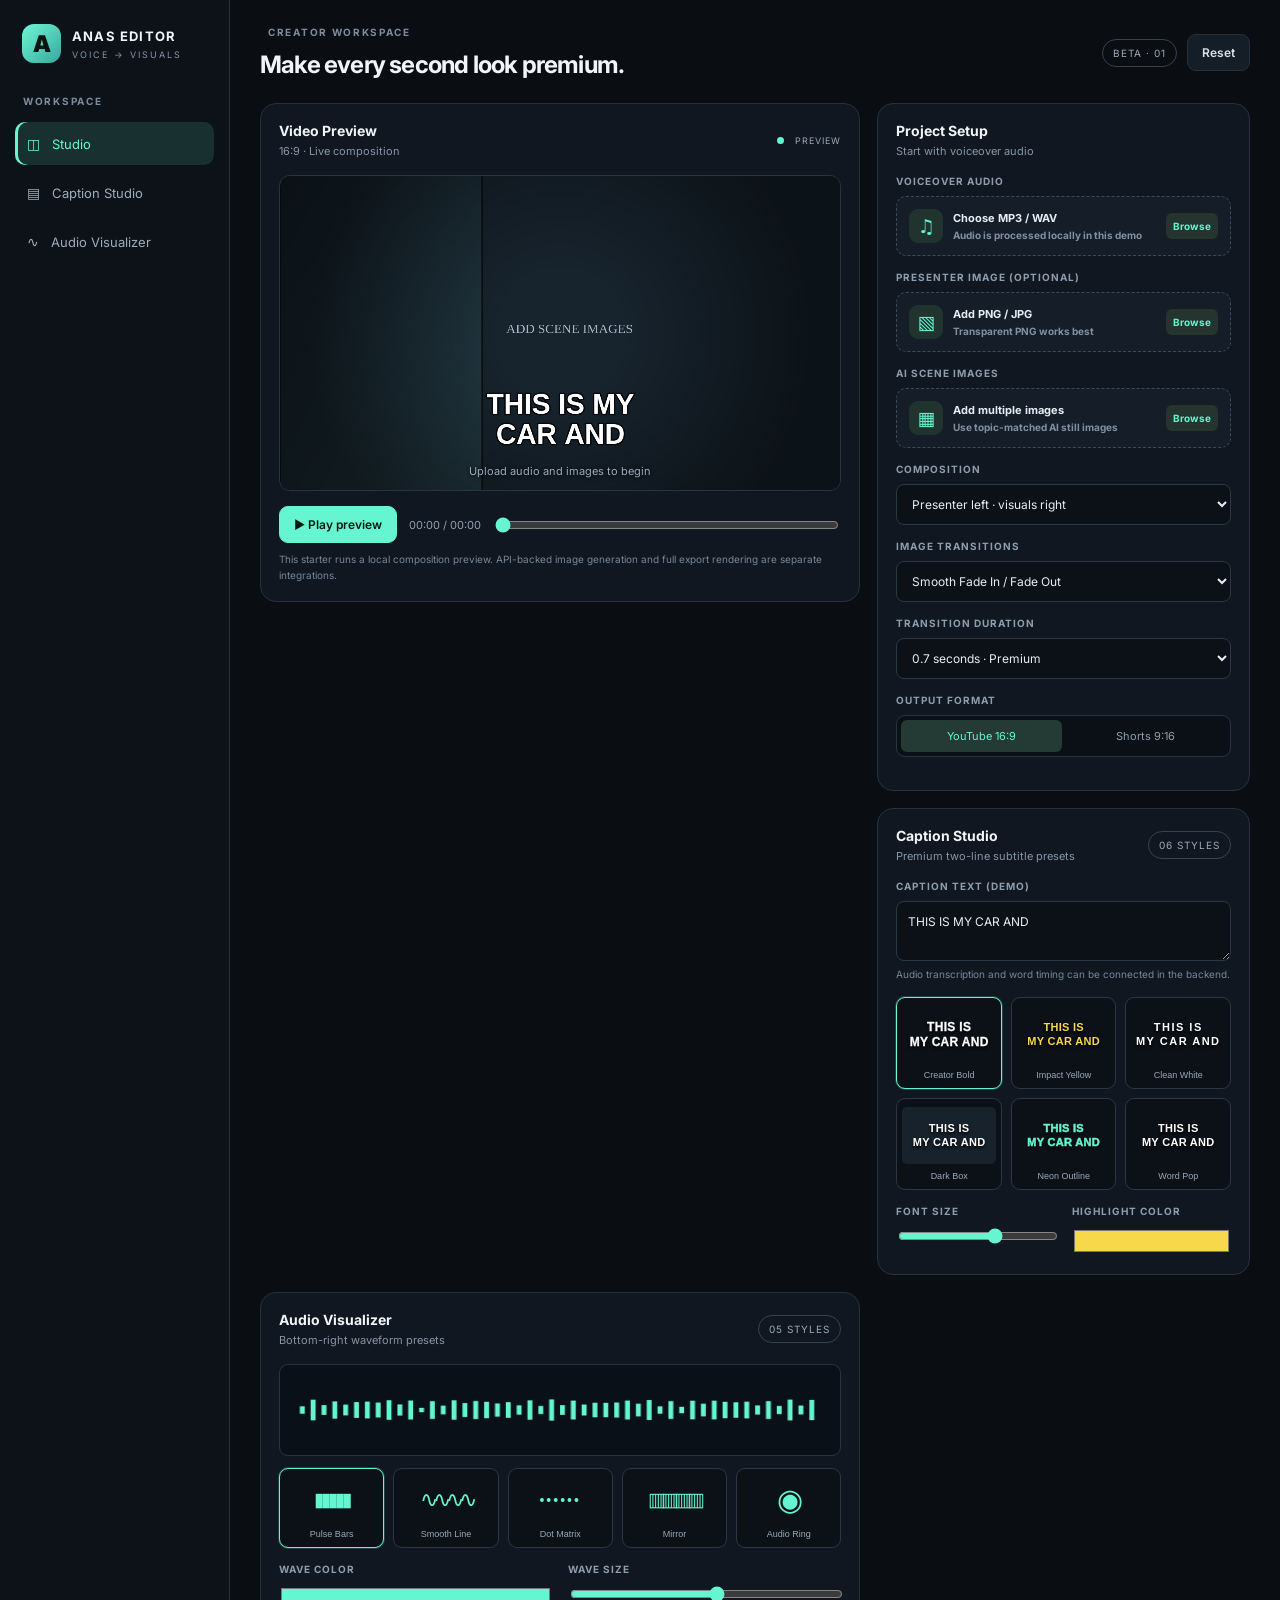
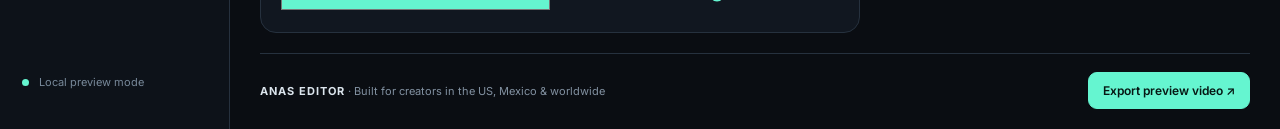
==== index.html @ 837cf2fa "Add files via upload" ====
<!doctype html>
<html lang="en">
<head>
<meta charset="utf-8"><meta name="viewport" content="width=device-width,initial-scale=1">
<title>ANAS EDITOR — AI Voice-to-Video Studio</title>
<link rel="preconnect" href="https://fonts.googleapis.com">
<link href="https://fonts.googleapis.com/css2?family=Inter:wght@400;500;600;700;800&display=swap" rel="stylesheet">
<link rel="stylesheet" href="styles.css">
</head>
<body>
<div class="app">
  <aside class="sidebar">
    <div class="brand"><div class="brand-mark">A</div><div><b>ANAS EDITOR</b><small>VOICE → VISUALS</small></div></div>
    <div class="nav-label">WORKSPACE</div>
    <button class="nav active">◫ <span>Studio</span></button>
    <button class="nav" id="jumpCaptions">▤ <span>Caption Studio</span></button>
    <button class="nav" id="jumpWave">∿ <span>Audio Visualizer</span></button>
    <div class="side-bottom"><span class="status-dot"></span> Local preview mode</div>
  </aside>
  <main class="main">
    <header class="topbar"><div><div class="eyebrow">CREATOR WORKSPACE</div><h1>Make every second look premium.</h1></div><div class="top-actions"><span class="pill">BETA · 01</span><button class="btn ghost" id="resetBtn">Reset</button></div></header>
    <section class="grid">
      <div class="panel preview-panel">
        <div class="panel-head"><div><b>Video Preview</b><small>16:9 · Live composition</small></div><span class="live"><i></i> PREVIEW</span></div>
        <div class="stage-wrap"><canvas id="preview" width="1280" height="720"></canvas><div class="preview-hint" id="previewHint">Upload audio and images to begin</div></div>
        <div class="preview-controls"><button class="btn primary" id="playBtn">▶ Play preview</button><span id="timeReadout">00:00 / 00:00</span><input id="scrub" type="range" min="0" max="100" value="0"></div>
        <div class="note">This starter runs a local composition preview. API-backed image generation and full export rendering are separate integrations.</div>
      </div>
      <div class="panel">
        <div class="panel-head"><div><b>Project Setup</b><small>Start with voiceover audio</small></div></div>
        <div class="field"><label>VOICEOVER AUDIO</label><label class="upload" for="audioFile"><span class="upload-icon">♫</span><span><b id="audioName">Choose MP3 / WAV</b><small>Audio is processed locally in this demo</small></span><span class="choose">Browse</span></label><input id="audioFile" type="file" accept="audio/*" hidden></div>
        <div class="field"><label>PRESENTER IMAGE (OPTIONAL)</label><label class="upload" for="personFile"><span class="upload-icon">▧</span><span><b id="personName">Add PNG / JPG</b><small>Transparent PNG works best</small></span><span class="choose">Browse</span></label><input id="personFile" type="file" accept="image/*" hidden></div>
        <div class="field"><label>AI SCENE IMAGES</label><label class="upload" for="sceneFiles"><span class="upload-icon">▦</span><span><b id="sceneName">Add multiple images</b><small>Use topic-matched AI still images</small></span><span class="choose">Browse</span></label><input id="sceneFiles" type="file" accept="image/*" multiple hidden></div>
        <div class="field"><label>COMPOSITION</label><select id="layout"><option value="left">Presenter left · visuals right</option><option value="right">Presenter right · visuals left</option><option value="corner">Full image · presenter corner</option></select></div>
        <div class="field"><label>IMAGE TRANSITIONS</label><select id="transitionStyle"><option value="fade">Smooth Fade In / Fade Out</option><option value="fadezoom">Fade + Gentle Zoom</option><option value="cut">No transition (Cut)</option></select></div>
        <div class="field"><label>TRANSITION DURATION</label><select id="transitionDuration"><option value="0.4">0.4 seconds · Quick</option><option value="0.7" selected>0.7 seconds · Premium</option><option value="1.2">1.2 seconds · Cinematic</option></select></div>
        <div class="field"><label>OUTPUT FORMAT</label><div class="segmented"><button class="seg active" data-ratio="landscape">YouTube 16:9</button><button class="seg" data-ratio="vertical">Shorts 9:16</button></div></div>
      </div>
      <div class="panel" id="captionPanel">
        <div class="panel-head"><div><b>Caption Studio</b><small>Premium two-line subtitle presets</small></div><span class="count">06 STYLES</span></div>
        <div class="field"><label>CAPTION TEXT (DEMO)</label><textarea id="captionText" rows="2">THIS IS MY CAR AND</textarea><small class="helper">Audio transcription and word timing can be connected in the backend.</small></div>
        <div class="template-grid" id="captionTemplates">
          <button class="template selected" data-style="bold"><span class="mini bold">THIS IS<br>MY CAR AND</span><small>Creator Bold</small></button>
          <button class="template" data-style="yellow"><span class="mini yellow">THIS IS<br>MY CAR AND</span><small>Impact Yellow</small></button>
          <button class="template" data-style="clean"><span class="mini clean">THIS IS<br>MY CAR AND</span><small>Clean White</small></button>
          <button class="template" data-style="boxed"><span class="mini boxed">THIS IS<br>MY CAR AND</span><small>Dark Box</small></button>
          <button class="template" data-style="outline"><span class="mini outline">THIS IS<br>MY CAR AND</span><small>Neon Outline</small></button>
          <button class="template" data-style="word"><span class="mini word">THIS IS<br>MY CAR AND</span><small>Word Pop</small></button>
        </div>
        <div class="two-fields"><div class="field"><label>FONT SIZE</label><input id="fontSize" type="range" min="32" max="84" value="64"></div><div class="field"><label>HIGHLIGHT COLOR</label><input id="highlight" type="color" value="#f7d84a"></div></div>
      </div>
      <div class="panel" id="wavePanel">
        <div class="panel-head"><div><b>Audio Visualizer</b><small>Bottom-right waveform presets</small></div><span class="count">05 STYLES</span></div>
        <div class="wave-demo"><canvas id="wavePreview" width="520" height="100"></canvas></div>
        <div class="template-grid wave-grid" id="waveTemplates">
          <button class="template wave-selected" data-wave="bars"><span class="wave-icon bars">▮▮▮▮▮</span><small>Pulse Bars</small></button>
          <button class="template" data-wave="line"><span class="wave-icon line">∿∿∿∿</span><small>Smooth Line</small></button>
          <button class="template" data-wave="dots"><span class="wave-icon dots">••••••</span><small>Dot Matrix</small></button>
          <button class="template" data-wave="mirror"><span class="wave-icon mirror">▥▥▥▥</span><small>Mirror</small></button>
          <button class="template" data-wave="ring"><span class="wave-icon ring">◉</span><small>Audio Ring</small></button>
        </div>
        <div class="two-fields"><div class="field"><label>WAVE COLOR</label><input id="waveColor" type="color" value="#65f5d0"></div><div class="field"><label>WAVE SIZE</label><input id="waveSize" type="range" min="35" max="100" value="70"></div></div>
      </div>
    </section>
    <footer class="footer"><div><b>ANAS EDITOR</b><span> · Built for creators in the US, Mexico & worldwide</span></div><button class="btn primary" id="exportBtn">Export preview video ↗</button></footer>
    <div class="toast" id="toast"></div>
  </main>
</div>
<audio id="audio" crossorigin="anonymous"></audio>
<script src="app.js"></script>
</body></html>
---- styles.css ----
*{box-sizing:border-box} :root{--bg:#0a0d12;--panel:#111720;--panel2:#151e29;--line:#26313e;--muted:#8795a6;--text:#f1f5f9;--mint:#65f5d0;--yellow:#f7d84a}body{margin:0;background:var(--bg);color:var(--text);font-family:Inter,system-ui,sans-serif;font-size:14px}.app{display:flex;min-height:100vh}.sidebar{width:230px;background:#0d1219;border-right:1px solid var(--line);padding:24px 15px;display:flex;flex-direction:column;flex-shrink:0}.brand{display:flex;align-items:center;gap:11px;padding:0 7px 32px}.brand-mark{width:39px;height:39px;border-radius:12px;background:linear-gradient(135deg,#70f6d3,#35a9a0);color:#081510;display:grid;place-items:center;font-weight:900;font-size:23px}.brand b{font-size:13px;letter-spacing:1.2px;display:block}.brand small{color:var(--muted);font-size:9px;letter-spacing:2px;display:block;margin-top:5px}.nav-label,.eyebrow{font-size:10px;color:#7d8b9b;letter-spacing:1.7px;font-weight:700;margin:0 8px 12px}.nav{border:0;background:transparent;color:#9eacbc;text-align:left;padding:13px 12px;border-radius:10px;margin:3px 0;display:flex;gap:12px;align-items:center;font:inherit;cursor:pointer}.nav.active{background:#18302f;color:var(--mint);box-shadow:inset 3px 0 var(--mint)}.nav span{font-size:13px}.side-bottom{margin-top:auto;color:#78899a;font-size:11px;padding:16px 7px}.status-dot,.live i{display:inline-block;width:7px;height:7px;border-radius:50%;background:#65f5d0;margin-right:7px}.main{padding:26px 30px 20px;max-width:1800px;width:100%;margin:auto}.topbar{display:flex;justify-content:space-between;align-items:center;margin-bottom:24px}.topbar h1{font-size:24px;margin:7px 0 0;letter-spacing:-.8px}.top-actions{display:flex;gap:10px;align-items:center}.pill,.count{border:1px solid #354353;color:#9aabbc;padding:7px 10px;border-radius:20px;font-size:10px;letter-spacing:1px}.grid{display:grid;grid-template-columns:minmax(0,1.45fr) minmax(320px,.9fr);gap:17px;align-items:start}.panel{background:var(--panel);border:1px solid var(--line);border-radius:16px;padding:18px;min-width:0}.preview-panel{grid-row:span 2}.panel-head{display:flex;align-items:center;justify-content:space-between;margin-bottom:17px}.panel-head b{font-size:14px}.panel-head small{display:block;color:var(--muted);font-size:11px;margin-top:5px}.live{font-size:9px;color:#9caab9;letter-spacing:1px}.stage-wrap{position:relative;background:#06090d;border:1px solid #283541;border-radius:11px;overflow:hidden;aspect-ratio:16/9}#preview{width:100%;height:100%;display:block;object-fit:contain}.preview-hint{position:absolute;inset:auto 12px 12px;text-align:center;color:#9aabbc;font-size:11px;pointer-events:none;text-shadow:0 1px 4px #000}.preview-controls{display:flex;gap:12px;align-items:center;padding:15px 0 8px}.preview-controls span{font-size:11px;color:#91a0b1;white-space:nowrap}.preview-controls input{flex:1;min-width:50px}.btn{border:1px solid var(--line);border-radius:9px;padding:10px 14px;font:600 12px Inter;cursor:pointer}.btn.primary{background:var(--mint);border-color:var(--mint);color:#061713}.btn.ghost{background:#151d27;color:#d8e1eb}.note,.helper{font-size:10px;color:#768799;line-height:1.6}.field{margin:15px 0}.field label{display:block;font-size:10px;color:#8d9dae;font-weight:700;letter-spacing:1px;margin-bottom:9px}.upload{display:flex!important;align-items:center;gap:10px;background:#151e28;border:1px dashed #3b4a5b;border-radius:10px;padding:12px;cursor:pointer;letter-spacing:0!important}.upload-icon{width:34px;height:34px;border-radius:9px;background:#20332f;color:var(--mint);display:grid;place-items:center;font-size:19px}.upload b{display:block;color:#e7edf4;font-size:11px;letter-spacing:0}.upload small{display:block;color:#8190a1;font-size:10px;margin-top:4px;letter-spacing:0}.choose{margin-left:auto;background:#25342f;color:var(--mint);border-radius:6px;padding:7px;font-size:10px}.field select,.field textarea{width:100%;background:#0c1118;border:1px solid #2a3744;border-radius:8px;color:#e7edf4;padding:11px;font:12px Inter;outline:none}.field textarea{resize:vertical;line-height:1.5}.segmented{display:flex;background:#0b1016;border:1px solid #263441;padding:4px;border-radius:9px;gap:4px}.seg{flex:1;border:0;border-radius:6px;background:transparent;color:#8e9dae;padding:9px 5px;font:11px Inter;cursor:pointer}.seg.active{background:#243a35;color:var(--mint)}input[type=range]{accent-color:var(--mint);width:100%}input[type=color]{background:transparent;border:0;width:100%;height:30px;padding:0;cursor:pointer}.template-grid{display:grid;grid-template-columns:repeat(3,minmax(0,1fr));gap:9px}.template{background:#0c1118;border:1px solid #2b3744;border-radius:9px;padding:8px 5px;cursor:pointer;color:#c4cfdb;min-width:0}.template.selected,.template.wave-selected{border-color:var(--mint);box-shadow:0 0 0 1px #65f5d033}.mini{height:57px;display:flex;align-items:center;justify-content:center;flex-direction:column;font-size:11px;font-weight:900;line-height:1.25;letter-spacing:.3px;text-align:center;border-radius:5px;text-shadow:0 2px 3px #000}.mini.bold{color:#fff;font-size:12px;-webkit-text-stroke:.3px #fff}.mini.yellow{color:#f7d84a}.mini.clean{color:#fff;font-weight:600;letter-spacing:1.5px}.mini.boxed{background:#18222c;color:#fff}.mini.outline{color:#65f5d0;-webkit-text-stroke:.5px #65f5d0}.mini.word{color:#fff}.mini.word::first-line{color:#f7d84a}.template small{display:block;font-size:9px;margin-top:7px;color:#9aa8b7}.two-fields{display:grid;grid-template-columns:1fr 1fr;gap:16px}.two-fields .field{margin-bottom:0}.wave-demo{background:#0a1017;border:1px solid #263440;border-radius:9px;padding:9px;margin-bottom:12px}.wave-demo canvas{width:100%;height:72px;display:block}.wave-grid{grid-template-columns:repeat(5,minmax(0,1fr))}.wave-icon{height:45px;display:flex;align-items:center;justify-content:center;font-size:19px;color:var(--mint);letter-spacing:-3px}.wave-icon.line{letter-spacing:-5px;font-size:22px}.wave-icon.dots{letter-spacing:2px;font-size:14px}.wave-icon.mirror{letter-spacing:-5px}.wave-icon.ring{font-size:30px}.footer{display:flex;justify-content:space-between;align-items:center;border-top:1px solid var(--line);padding-top:18px;margin-top:20px;color:#8291a1;font-size:11px}.footer b{color:#dce5ed;letter-spacing:1px}.toast{position:fixed;bottom:20px;right:20px;background:#1d302c;color:#d9fff4;border:1px solid #36675c;padding:12px 16px;border-radius:10px;max-width:360px;display:none;box-shadow:0 10px 35px #0008}.toast.show{display:block}@media(max-width:1050px){.sidebar{width:190px}.main{padding:20px}.grid{grid-template-columns:1fr}.preview-panel{grid-row:auto}}@media(max-width:650px){.sidebar{width:60px;padding:14px 7px}.brand{padding:0 3px 25px}.brand>div:last-child,.nav-label,.nav span,.side-bottom{display:none}.nav{justify-content:center;padding:14px 5px}.main{padding:15px}.topbar h1{font-size:19px}.pill{display:none}.panel{padding:13px}.wave-grid{grid-template-columns:repeat(3,1fr)}.footer{gap:12px;align-items:flex-start;flex-direction:column}}
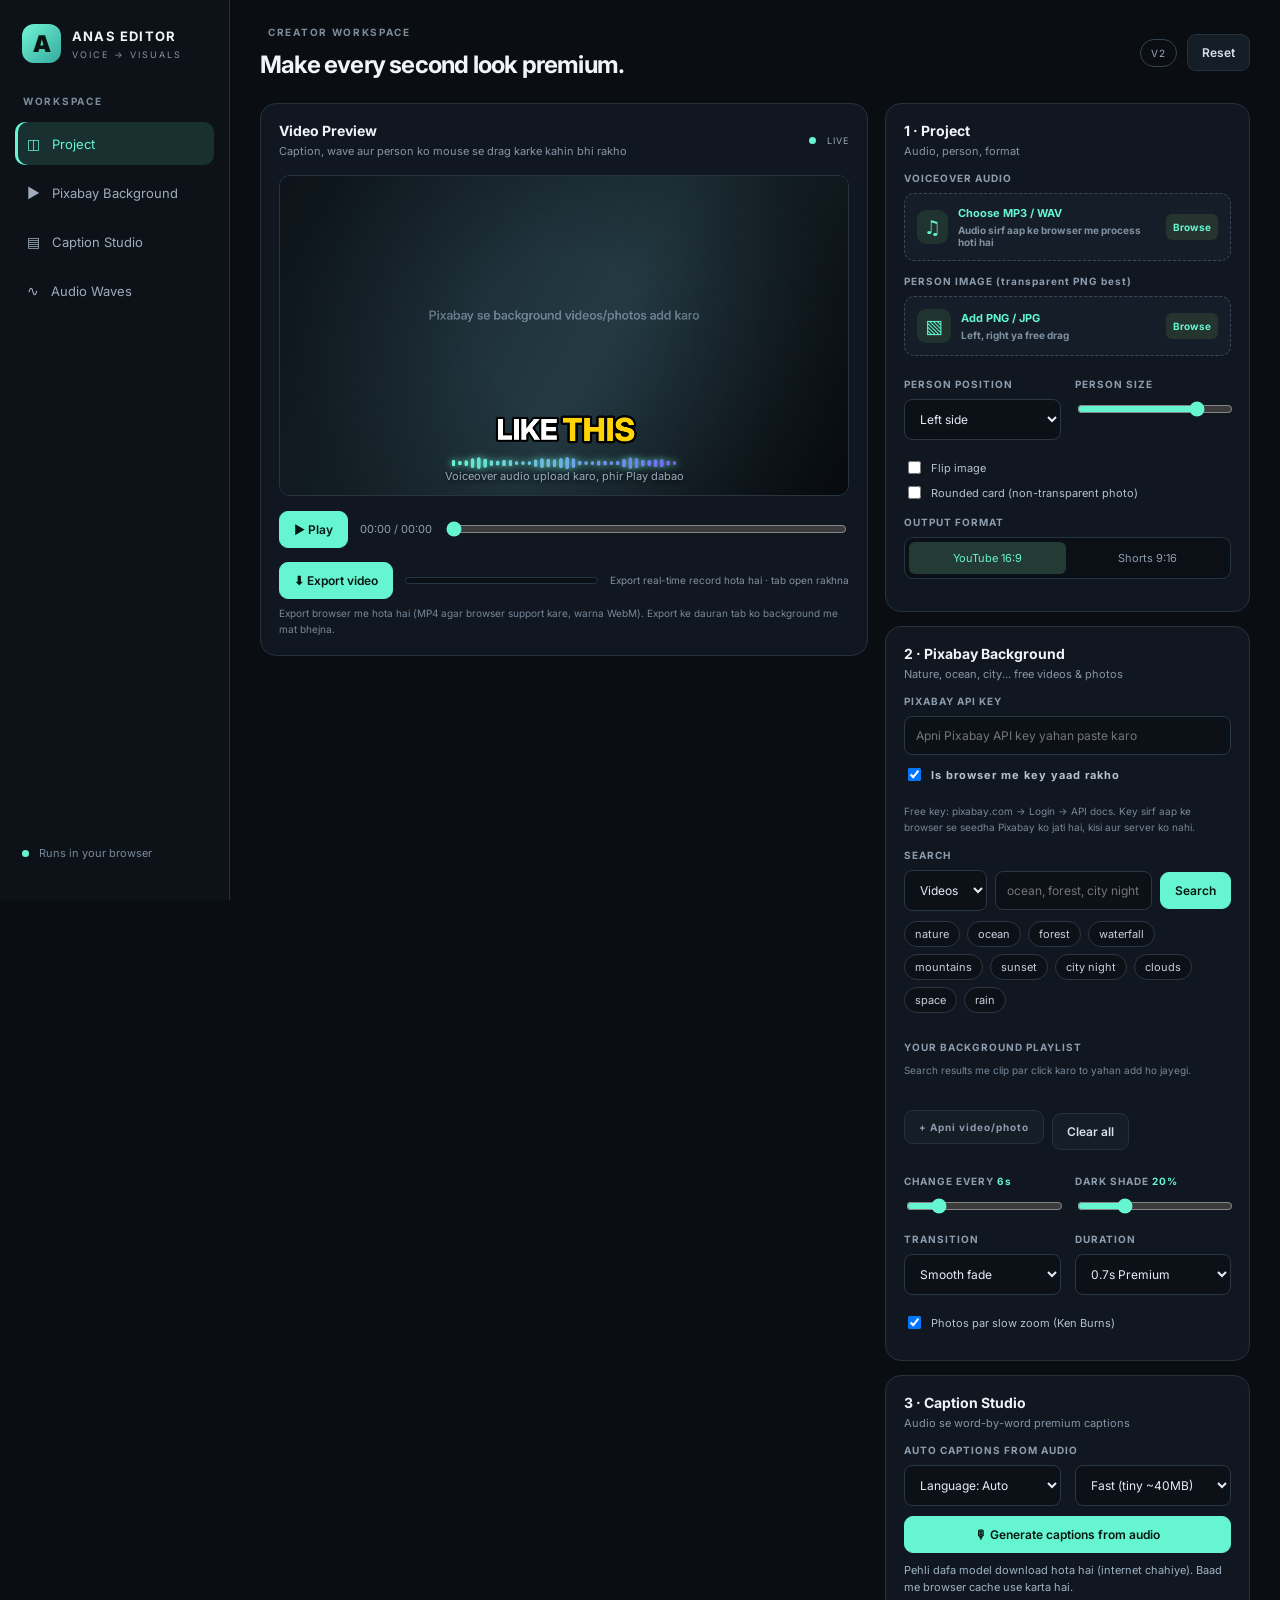
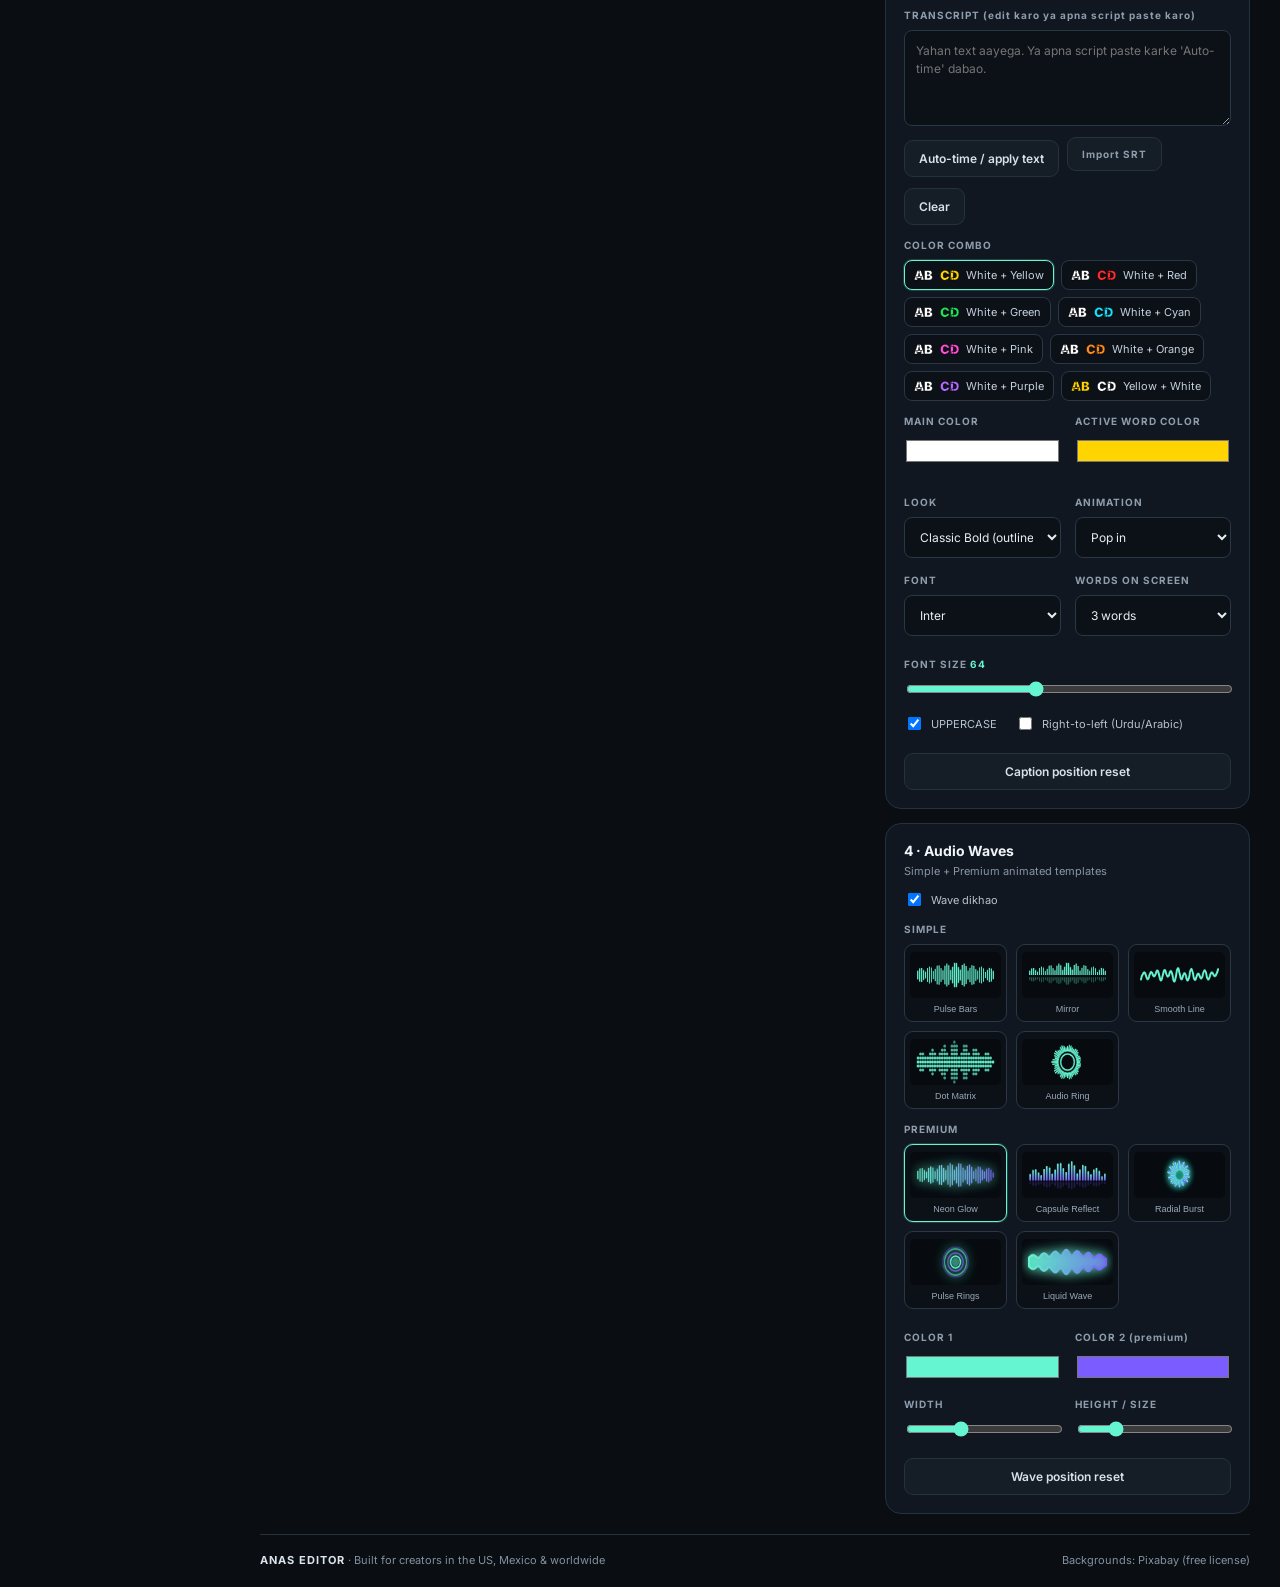
==== commit 6b0e6ea1: "Add files via upload" ====
--- a/index.html
+++ b/index.html
@@ -2,9 +2,10 @@
 <html lang="en">
 <head>
 <meta charset="utf-8"><meta name="viewport" content="width=device-width,initial-scale=1">
-<title>ANAS EDITOR — AI Voice-to-Video Studio</title>
+<title>ANAS EDITOR — Voice-to-Video Studio</title>
 <link rel="preconnect" href="https://fonts.googleapis.com">
-<link href="https://fonts.googleapis.com/css2?family=Inter:wght@400;500;600;700;800&display=swap" rel="stylesheet">
+<link rel="preconnect" href="https://fonts.gstatic.com" crossorigin>
+<link href="https://fonts.googleapis.com/css2?family=Anton&family=Bebas+Neue&family=Inter:wght@400;600;800;900&family=Montserrat:wght@800;900&family=Noto+Sans+Arabic:wght@700;900&family=Poppins:wght@700;800&display=swap" rel="stylesheet">
 <link rel="stylesheet" href="styles.css">
 </head>
 <body>
@@ -12,60 +13,114 @@
   <aside class="sidebar">
     <div class="brand"><div class="brand-mark">A</div><div><b>ANAS EDITOR</b><small>VOICE → VISUALS</small></div></div>
     <div class="nav-label">WORKSPACE</div>
-    <button class="nav active">◫ <span>Studio</span></button>
-    <button class="nav" id="jumpCaptions">▤ <span>Caption Studio</span></button>
-    <button class="nav" id="jumpWave">∿ <span>Audio Visualizer</span></button>
-    <div class="side-bottom"><span class="status-dot"></span> Local preview mode</div>
+    <button class="nav active" data-jump="pProject">◫ <span>Project</span></button>
+    <button class="nav" data-jump="pBg">▶ <span>Pixabay Background</span></button>
+    <button class="nav" data-jump="pCaption">▤ <span>Caption Studio</span></button>
+    <button class="nav" data-jump="pWave">∿ <span>Audio Waves</span></button>
+    <div class="side-bottom"><span class="status-dot"></span> Runs in your browser</div>
   </aside>
+
   <main class="main">
-    <header class="topbar"><div><div class="eyebrow">CREATOR WORKSPACE</div><h1>Make every second look premium.</h1></div><div class="top-actions"><span class="pill">BETA · 01</span><button class="btn ghost" id="resetBtn">Reset</button></div></header>
+    <header class="topbar">
+      <div><div class="eyebrow">CREATOR WORKSPACE</div><h1>Make every second look premium.</h1></div>
+      <div class="top-actions"><span class="pill">V2</span><button class="btn ghost" id="resetBtn">Reset</button></div>
+    </header>
+
     <section class="grid">
       <div class="panel preview-panel">
-        <div class="panel-head"><div><b>Video Preview</b><small>16:9 · Live composition</small></div><span class="live"><i></i> PREVIEW</span></div>
-        <div class="stage-wrap"><canvas id="preview" width="1280" height="720"></canvas><div class="preview-hint" id="previewHint">Upload audio and images to begin</div></div>
-        <div class="preview-controls"><button class="btn primary" id="playBtn">▶ Play preview</button><span id="timeReadout">00:00 / 00:00</span><input id="scrub" type="range" min="0" max="100" value="0"></div>
-        <div class="note">This starter runs a local composition preview. API-backed image generation and full export rendering are separate integrations.</div>
+        <div class="panel-head"><div><b>Video Preview</b><small>Caption, wave aur person ko mouse se drag karke kahin bhi rakho</small></div><span class="live"><i></i> LIVE</span></div>
+        <div class="stage-wrap" id="stageWrap"><canvas id="preview" width="1280" height="720"></canvas><div class="preview-hint" id="previewHint">Voiceover audio upload karo, phir Play dabao</div></div>
+        <div class="preview-controls"><button class="btn primary" id="playBtn">▶ Play</button><span id="timeReadout">00:00 / 00:00</span><input id="scrub" type="range" min="0" max="100" step="0.01" value="0"></div>
+        <div class="export-box">
+          <button class="btn primary" id="exportBtn">⬇ Export video</button>
+          <div class="bar"><i id="exportBar"></i></div><span id="exportText">Export real-time record hota hai · tab open rakhna</span>
+        </div>
+        <div class="note">Export browser me hota hai (MP4 agar browser support kare, warna WebM). Export ke dauran tab ko background me mat bhejna.</div>
       </div>
-      <div class="panel">
-        <div class="panel-head"><div><b>Project Setup</b><small>Start with voiceover audio</small></div></div>
-        <div class="field"><label>VOICEOVER AUDIO</label><label class="upload" for="audioFile"><span class="upload-icon">♫</span><span><b id="audioName">Choose MP3 / WAV</b><small>Audio is processed locally in this demo</small></span><span class="choose">Browse</span></label><input id="audioFile" type="file" accept="audio/*" hidden></div>
-        <div class="field"><label>PRESENTER IMAGE (OPTIONAL)</label><label class="upload" for="personFile"><span class="upload-icon">▧</span><span><b id="personName">Add PNG / JPG</b><small>Transparent PNG works best</small></span><span class="choose">Browse</span></label><input id="personFile" type="file" accept="image/*" hidden></div>
-        <div class="field"><label>AI SCENE IMAGES</label><label class="upload" for="sceneFiles"><span class="upload-icon">▦</span><span><b id="sceneName">Add multiple images</b><small>Use topic-matched AI still images</small></span><span class="choose">Browse</span></label><input id="sceneFiles" type="file" accept="image/*" multiple hidden></div>
-        <div class="field"><label>COMPOSITION</label><select id="layout"><option value="left">Presenter left · visuals right</option><option value="right">Presenter right · visuals left</option><option value="corner">Full image · presenter corner</option></select></div>
-        <div class="field"><label>IMAGE TRANSITIONS</label><select id="transitionStyle"><option value="fade">Smooth Fade In / Fade Out</option><option value="fadezoom">Fade + Gentle Zoom</option><option value="cut">No transition (Cut)</option></select></div>
-        <div class="field"><label>TRANSITION DURATION</label><select id="transitionDuration"><option value="0.4">0.4 seconds · Quick</option><option value="0.7" selected>0.7 seconds · Premium</option><option value="1.2">1.2 seconds · Cinematic</option></select></div>
-        <div class="field"><label>OUTPUT FORMAT</label><div class="segmented"><button class="seg active" data-ratio="landscape">YouTube 16:9</button><button class="seg" data-ratio="vertical">Shorts 9:16</button></div></div>
-      </div>
-      <div class="panel" id="captionPanel">
-        <div class="panel-head"><div><b>Caption Studio</b><small>Premium two-line subtitle presets</small></div><span class="count">06 STYLES</span></div>
-        <div class="field"><label>CAPTION TEXT (DEMO)</label><textarea id="captionText" rows="2">THIS IS MY CAR AND</textarea><small class="helper">Audio transcription and word timing can be connected in the backend.</small></div>
-        <div class="template-grid" id="captionTemplates">
-          <button class="template selected" data-style="bold"><span class="mini bold">THIS IS<br>MY CAR AND</span><small>Creator Bold</small></button>
-          <button class="template" data-style="yellow"><span class="mini yellow">THIS IS<br>MY CAR AND</span><small>Impact Yellow</small></button>
-          <button class="template" data-style="clean"><span class="mini clean">THIS IS<br>MY CAR AND</span><small>Clean White</small></button>
-          <button class="template" data-style="boxed"><span class="mini boxed">THIS IS<br>MY CAR AND</span><small>Dark Box</small></button>
-          <button class="template" data-style="outline"><span class="mini outline">THIS IS<br>MY CAR AND</span><small>Neon Outline</small></button>
-          <button class="template" data-style="word"><span class="mini word">THIS IS<br>MY CAR AND</span><small>Word Pop</small></button>
-        </div>
-        <div class="two-fields"><div class="field"><label>FONT SIZE</label><input id="fontSize" type="range" min="32" max="84" value="64"></div><div class="field"><label>HIGHLIGHT COLOR</label><input id="highlight" type="color" value="#f7d84a"></div></div>
-      </div>
-      <div class="panel" id="wavePanel">
-        <div class="panel-head"><div><b>Audio Visualizer</b><small>Bottom-right waveform presets</small></div><span class="count">05 STYLES</span></div>
-        <div class="wave-demo"><canvas id="wavePreview" width="520" height="100"></canvas></div>
-        <div class="template-grid wave-grid" id="waveTemplates">
-          <button class="template wave-selected" data-wave="bars"><span class="wave-icon bars">▮▮▮▮▮</span><small>Pulse Bars</small></button>
-          <button class="template" data-wave="line"><span class="wave-icon line">∿∿∿∿</span><small>Smooth Line</small></button>
-          <button class="template" data-wave="dots"><span class="wave-icon dots">••••••</span><small>Dot Matrix</small></button>
-          <button class="template" data-wave="mirror"><span class="wave-icon mirror">▥▥▥▥</span><small>Mirror</small></button>
-          <button class="template" data-wave="ring"><span class="wave-icon ring">◉</span><small>Audio Ring</small></button>
-        </div>
-        <div class="two-fields"><div class="field"><label>WAVE COLOR</label><input id="waveColor" type="color" value="#65f5d0"></div><div class="field"><label>WAVE SIZE</label><input id="waveSize" type="range" min="35" max="100" value="70"></div></div>
+
+      <div class="side-col">
+        <details class="panel" id="pProject" open>
+          <summary><b>1 · Project</b><small>Audio, person, format</small></summary>
+          <div class="field"><label>VOICEOVER AUDIO</label><label class="upload" for="audioFile"><span class="upload-icon">♫</span><span><b id="audioName">Choose MP3 / WAV</b><small>Audio sirf aap ke browser me process hoti hai</small></span><span class="choose">Browse</span></label><input id="audioFile" type="file" accept="audio/*" hidden></div>
+          <div class="field"><label>PERSON IMAGE (transparent PNG best)</label><label class="upload" for="personFile"><span class="upload-icon">▧</span><span><b id="personName">Add PNG / JPG</b><small>Left, right ya free drag</small></span><span class="choose">Browse</span></label><input id="personFile" type="file" accept="image/*" hidden></div>
+          <div class="two-fields">
+            <div class="field"><label>PERSON POSITION</label><select id="personMode"><option value="left">Left side</option><option value="right">Right side</option><option value="free">Free (drag anywhere)</option></select></div>
+            <div class="field"><label>PERSON SIZE</label><input id="personScale" type="range" min="25" max="100" value="85"></div>
+          </div>
+          <div class="checks"><label><input type="checkbox" id="personFlip"> Flip image</label><label><input type="checkbox" id="personCard"> Rounded card (non-transparent photo)</label></div>
+          <div class="field"><label>OUTPUT FORMAT</label><div class="segmented"><button class="seg active" data-ratio="landscape">YouTube 16:9</button><button class="seg" data-ratio="vertical">Shorts 9:16</button></div></div>
+        </details>
+
+        <details class="panel" id="pBg" open>
+          <summary><b>2 · Pixabay Background</b><small>Nature, ocean, city... free videos &amp; photos</small></summary>
+          <div class="field"><label>PIXABAY API KEY</label>
+            <input type="password" id="pbKey" class="text" placeholder="Apni Pixabay API key yahan paste karo" autocomplete="off">
+            <div class="checks"><label><input type="checkbox" id="pbRemember" checked> Is browser me key yaad rakho</label></div>
+            <small class="helper">Free key: pixabay.com → Login → API docs. Key sirf aap ke browser se seedha Pixabay ko jati hai, kisi aur server ko nahi.</small>
+          </div>
+          <div class="field"><label>SEARCH</label>
+            <div class="row"><select id="pbType"><option value="video">Videos</option><option value="photo">Photos</option></select><input id="pbQuery" class="text" placeholder="ocean, forest, city night..."><button class="btn primary" id="pbSearch">Search</button></div>
+            <div class="chips-row" id="pbChips"></div>
+          </div>
+          <div class="results" id="pbResults"></div>
+          <button class="btn ghost wide" id="pbMore" style="display:none">Load more</button>
+          <div class="field"><label>YOUR BACKGROUND PLAYLIST <span id="plCount"></span></label><div class="playlist" id="playlist"><small class="helper">Search results me clip par click karo to yahan add ho jayegi.</small></div>
+            <div class="row"><label class="btn ghost" for="bgFiles">+ Apni video/photo</label><input id="bgFiles" type="file" accept="video/*,image/*" multiple hidden><button class="btn ghost" id="plClear">Clear all</button></div>
+          </div>
+          <div class="two-fields">
+            <div class="field"><label>CHANGE EVERY <b id="bgIntervalVal">6s</b></label><input id="bgInterval" type="range" min="3" max="20" value="6"></div>
+            <div class="field"><label>DARK SHADE <b id="bgShadeVal">20%</b></label><input id="bgShade" type="range" min="0" max="70" value="20"></div>
+          </div>
+          <div class="two-fields">
+            <div class="field"><label>TRANSITION</label><select id="bgTransition"><option value="fade">Smooth fade</option><option value="fadezoom">Fade + zoom</option><option value="slide">Slide</option><option value="cut">Cut</option></select></div>
+            <div class="field"><label>DURATION</label><select id="bgTransDur"><option value="0.4">0.4s Quick</option><option value="0.7" selected>0.7s Premium</option><option value="1.2">1.2s Cinematic</option></select></div>
+          </div>
+          <div class="checks"><label><input type="checkbox" id="bgMotion" checked> Photos par slow zoom (Ken Burns)</label></div>
+        </details>
+
+        <details class="panel" id="pCaption" open>
+          <summary><b>3 · Caption Studio</b><small>Audio se word-by-word premium captions</small></summary>
+          <div class="field"><label>AUTO CAPTIONS FROM AUDIO</label>
+            <div class="two-fields"><select id="capLang"><option value="auto">Language: Auto</option><option value="english">English</option><option value="urdu">Urdu</option><option value="hindi">Hindi</option><option value="spanish">Spanish</option><option value="arabic">Arabic</option></select>
+            <select id="capModel"><option value="Xenova/whisper-tiny">Fast (tiny ~40MB)</option><option value="Xenova/whisper-base">Better (base ~80MB)</option></select></div>
+            <button class="btn primary wide" id="genBtn">🎙 Generate captions from audio</button>
+            <div class="status" id="capStatus">Pehli dafa model download hota hai (internet chahiye). Baad me browser cache use karta hai.</div>
+          </div>
+          <div class="field"><label>TRANSCRIPT (edit karo ya apna script paste karo)</label><textarea id="transcript" rows="4" placeholder="Yahan text aayega. Ya apna script paste karke 'Auto-time' dabao."></textarea>
+            <div class="row"><button class="btn ghost" id="applyText">Auto-time / apply text</button><label class="btn ghost" for="srtFile">Import SRT</label><input type="file" id="srtFile" accept=".srt,.vtt,text/plain" hidden><button class="btn ghost" id="clearCaps">Clear</button></div>
+          </div>
+          <div class="field"><label>COLOR COMBO</label><div class="chips" id="colorChips"></div>
+            <div class="two-fields"><div class="field"><label>MAIN COLOR</label><input type="color" id="capBase" value="#ffffff"></div><div class="field"><label>ACTIVE WORD COLOR</label><input type="color" id="capAccent" value="#ffd400"></div></div>
+          </div>
+          <div class="two-fields">
+            <div class="field"><label>LOOK</label><select id="capLook"><option value="classic">Classic Bold (outline)</option><option value="highlighter">Highlighter box</option><option value="neon">Neon glow</option><option value="shadow">Clean shadow</option><option value="outline">Color outline</option><option value="bar">Dark bar</option></select></div>
+            <div class="field"><label>ANIMATION</label><select id="capAnim"><option value="pop">Pop in</option><option value="bounce">Bounce</option><option value="slide">Slide up</option><option value="fade">Fade</option><option value="type">Typewriter</option><option value="zoom">Zoom flash</option><option value="glitch">Glitch</option><option value="wave">Wavy letters</option><option value="karaoke">Karaoke fill</option><option value="none">None</option></select></div>
+          </div>
+          <div class="two-fields">
+            <div class="field"><label>FONT</label><select id="capFont"><option>Inter</option><option>Montserrat</option><option>Poppins</option><option>Anton</option><option>Bebas Neue</option><option>Noto Sans Arabic</option></select></div>
+            <div class="field"><label>WORDS ON SCREEN</label><select id="capPer"><option value="1">1 word</option><option value="2">2 words</option><option value="3" selected>3 words</option><option value="4">4 words</option><option value="6">6 words</option></select></div>
+          </div>
+          <div class="field"><label>FONT SIZE <b id="capSizeVal">64</b></label><input id="capSize" type="range" min="28" max="120" value="64"></div>
+          <div class="checks"><label><input type="checkbox" id="capUpper" checked> UPPERCASE</label><label><input type="checkbox" id="capRTL"> Right-to-left (Urdu/Arabic)</label></div>
+          <button class="btn ghost wide" id="resetCap">Caption position reset</button>
+        </details>
+
+        <details class="panel" id="pWave" open>
+          <summary><b>4 · Audio Waves</b><small>Simple + Premium animated templates</small></summary>
+          <div class="checks"><label><input type="checkbox" id="waveOn" checked> Wave dikhao</label></div>
+          <div class="field"><label>SIMPLE</label><div class="template-grid wave-grid" id="waveSimple"></div></div>
+          <div class="field"><label>PREMIUM</label><div class="template-grid wave-grid" id="wavePremium"></div></div>
+          <div class="two-fields"><div class="field"><label>COLOR 1</label><input type="color" id="waveColor" value="#65f5d0"></div><div class="field"><label>COLOR 2 (premium)</label><input type="color" id="waveColor2" value="#7a5cff"></div></div>
+          <div class="two-fields"><div class="field"><label>WIDTH</label><input type="range" id="waveW" min="10" max="100" value="40"></div><div class="field"><label>HEIGHT / SIZE</label><input type="range" id="waveH" min="5" max="45" value="14"></div></div>
+          <button class="btn ghost wide" id="resetWave">Wave position reset</button>
+        </details>
       </div>
     </section>
-    <footer class="footer"><div><b>ANAS EDITOR</b><span> · Built for creators in the US, Mexico & worldwide</span></div><button class="btn primary" id="exportBtn">Export preview video ↗</button></footer>
+
+    <footer class="footer"><div><b>ANAS EDITOR</b><span> · Built for creators in the US, Mexico &amp; worldwide</span></div><span>Backgrounds: Pixabay (free license)</span></footer>
     <div class="toast" id="toast"></div>
   </main>
 </div>
-<audio id="audio" crossorigin="anonymous"></audio>
+<audio id="audio"></audio>
 <script src="app.js"></script>
-</body></html>+</body></html>
--- a/styles.css
+++ b/styles.css
@@ -1 +1,98 @@
-*{box-sizing:border-box} :root{--bg:#0a0d12;--panel:#111720;--panel2:#151e29;--line:#26313e;--muted:#8795a6;--text:#f1f5f9;--mint:#65f5d0;--yellow:#f7d84a}body{margin:0;background:var(--bg);color:var(--text);font-family:Inter,system-ui,sans-serif;font-size:14px}.app{display:flex;min-height:100vh}.sidebar{width:230px;background:#0d1219;border-right:1px solid var(--line);padding:24px 15px;display:flex;flex-direction:column;flex-shrink:0}.brand{display:flex;align-items:center;gap:11px;padding:0 7px 32px}.brand-mark{width:39px;height:39px;border-radius:12px;background:linear-gradient(135deg,#70f6d3,#35a9a0);color:#081510;display:grid;place-items:center;font-weight:900;font-size:23px}.brand b{font-size:13px;letter-spacing:1.2px;display:block}.brand small{color:var(--muted);font-size:9px;letter-spacing:2px;display:block;margin-top:5px}.nav-label,.eyebrow{font-size:10px;color:#7d8b9b;letter-spacing:1.7px;font-weight:700;margin:0 8px 12px}.nav{border:0;background:transparent;color:#9eacbc;text-align:left;padding:13px 12px;border-radius:10px;margin:3px 0;display:flex;gap:12px;align-items:center;font:inherit;cursor:pointer}.nav.active{background:#18302f;color:var(--mint);box-shadow:inset 3px 0 var(--mint)}.nav span{font-size:13px}.side-bottom{margin-top:auto;color:#78899a;font-size:11px;padding:16px 7px}.status-dot,.live i{display:inline-block;width:7px;height:7px;border-radius:50%;background:#65f5d0;margin-right:7px}.main{padding:26px 30px 20px;max-width:1800px;width:100%;margin:auto}.topbar{display:flex;justify-content:space-between;align-items:center;margin-bottom:24px}.topbar h1{font-size:24px;margin:7px 0 0;letter-spacing:-.8px}.top-actions{display:flex;gap:10px;align-items:center}.pill,.count{border:1px solid #354353;color:#9aabbc;padding:7px 10px;border-radius:20px;font-size:10px;letter-spacing:1px}.grid{display:grid;grid-template-columns:minmax(0,1.45fr) minmax(320px,.9fr);gap:17px;align-items:start}.panel{background:var(--panel);border:1px solid var(--line);border-radius:16px;padding:18px;min-width:0}.preview-panel{grid-row:span 2}.panel-head{display:flex;align-items:center;justify-content:space-between;margin-bottom:17px}.panel-head b{font-size:14px}.panel-head small{display:block;color:var(--muted);font-size:11px;margin-top:5px}.live{font-size:9px;color:#9caab9;letter-spacing:1px}.stage-wrap{position:relative;background:#06090d;border:1px solid #283541;border-radius:11px;overflow:hidden;aspect-ratio:16/9}#preview{width:100%;height:100%;display:block;object-fit:contain}.preview-hint{position:absolute;inset:auto 12px 12px;text-align:center;color:#9aabbc;font-size:11px;pointer-events:none;text-shadow:0 1px 4px #000}.preview-controls{display:flex;gap:12px;align-items:center;padding:15px 0 8px}.preview-controls span{font-size:11px;color:#91a0b1;white-space:nowrap}.preview-controls input{flex:1;min-width:50px}.btn{border:1px solid var(--line);border-radius:9px;padding:10px 14px;font:600 12px Inter;cursor:pointer}.btn.primary{background:var(--mint);border-color:var(--mint);color:#061713}.btn.ghost{background:#151d27;color:#d8e1eb}.note,.helper{font-size:10px;color:#768799;line-height:1.6}.field{margin:15px 0}.field label{display:block;font-size:10px;color:#8d9dae;font-weight:700;letter-spacing:1px;margin-bottom:9px}.upload{display:flex!important;align-items:center;gap:10px;background:#151e28;border:1px dashed #3b4a5b;border-radius:10px;padding:12px;cursor:pointer;letter-spacing:0!important}.upload-icon{width:34px;height:34px;border-radius:9px;background:#20332f;color:var(--mint);display:grid;place-items:center;font-size:19px}.upload b{display:block;color:#e7edf4;font-size:11px;letter-spacing:0}.upload small{display:block;color:#8190a1;font-size:10px;margin-top:4px;letter-spacing:0}.choose{margin-left:auto;background:#25342f;color:var(--mint);border-radius:6px;padding:7px;font-size:10px}.field select,.field textarea{width:100%;background:#0c1118;border:1px solid #2a3744;border-radius:8px;color:#e7edf4;padding:11px;font:12px Inter;outline:none}.field textarea{resize:vertical;line-height:1.5}.segmented{display:flex;background:#0b1016;border:1px solid #263441;padding:4px;border-radius:9px;gap:4px}.seg{flex:1;border:0;border-radius:6px;background:transparent;color:#8e9dae;padding:9px 5px;font:11px Inter;cursor:pointer}.seg.active{background:#243a35;color:var(--mint)}input[type=range]{accent-color:var(--mint);width:100%}input[type=color]{background:transparent;border:0;width:100%;height:30px;padding:0;cursor:pointer}.template-grid{display:grid;grid-template-columns:repeat(3,minmax(0,1fr));gap:9px}.template{background:#0c1118;border:1px solid #2b3744;border-radius:9px;padding:8px 5px;cursor:pointer;color:#c4cfdb;min-width:0}.template.selected,.template.wave-selected{border-color:var(--mint);box-shadow:0 0 0 1px #65f5d033}.mini{height:57px;display:flex;align-items:center;justify-content:center;flex-direction:column;font-size:11px;font-weight:900;line-height:1.25;letter-spacing:.3px;text-align:center;border-radius:5px;text-shadow:0 2px 3px #000}.mini.bold{color:#fff;font-size:12px;-webkit-text-stroke:.3px #fff}.mini.yellow{color:#f7d84a}.mini.clean{color:#fff;font-weight:600;letter-spacing:1.5px}.mini.boxed{background:#18222c;color:#fff}.mini.outline{color:#65f5d0;-webkit-text-stroke:.5px #65f5d0}.mini.word{color:#fff}.mini.word::first-line{color:#f7d84a}.template small{display:block;font-size:9px;margin-top:7px;color:#9aa8b7}.two-fields{display:grid;grid-template-columns:1fr 1fr;gap:16px}.two-fields .field{margin-bottom:0}.wave-demo{background:#0a1017;border:1px solid #263440;border-radius:9px;padding:9px;margin-bottom:12px}.wave-demo canvas{width:100%;height:72px;display:block}.wave-grid{grid-template-columns:repeat(5,minmax(0,1fr))}.wave-icon{height:45px;display:flex;align-items:center;justify-content:center;font-size:19px;color:var(--mint);letter-spacing:-3px}.wave-icon.line{letter-spacing:-5px;font-size:22px}.wave-icon.dots{letter-spacing:2px;font-size:14px}.wave-icon.mirror{letter-spacing:-5px}.wave-icon.ring{font-size:30px}.footer{display:flex;justify-content:space-between;align-items:center;border-top:1px solid var(--line);padding-top:18px;margin-top:20px;color:#8291a1;font-size:11px}.footer b{color:#dce5ed;letter-spacing:1px}.toast{position:fixed;bottom:20px;right:20px;background:#1d302c;color:#d9fff4;border:1px solid #36675c;padding:12px 16px;border-radius:10px;max-width:360px;display:none;box-shadow:0 10px 35px #0008}.toast.show{display:block}@media(max-width:1050px){.sidebar{width:190px}.main{padding:20px}.grid{grid-template-columns:1fr}.preview-panel{grid-row:auto}}@media(max-width:650px){.sidebar{width:60px;padding:14px 7px}.brand{padding:0 3px 25px}.brand>div:last-child,.nav-label,.nav span,.side-bottom{display:none}.nav{justify-content:center;padding:14px 5px}.main{padding:15px}.topbar h1{font-size:19px}.pill{display:none}.panel{padding:13px}.wave-grid{grid-template-columns:repeat(3,1fr)}.footer{gap:12px;align-items:flex-start;flex-direction:column}}+*{box-sizing:border-box}
+:root{--bg:#0a0d12;--panel:#111720;--line:#26313e;--muted:#8795a6;--text:#f1f5f9;--mint:#65f5d0;--yellow:#f7d84a}
+body{margin:0;background:var(--bg);color:var(--text);font-family:Inter,system-ui,sans-serif;font-size:14px}
+.app{display:flex;min-height:100vh}
+.sidebar{width:230px;background:#0d1219;border-right:1px solid var(--line);padding:24px 15px;display:flex;flex-direction:column;flex-shrink:0;position:sticky;top:0;height:100vh}
+.brand{display:flex;align-items:center;gap:11px;padding:0 7px 32px}
+.brand-mark{width:39px;height:39px;border-radius:12px;background:linear-gradient(135deg,#70f6d3,#35a9a0);color:#081510;display:grid;place-items:center;font-weight:900;font-size:23px}
+.brand b{font-size:13px;letter-spacing:1.2px;display:block}
+.brand small{color:var(--muted);font-size:9px;letter-spacing:2px;display:block;margin-top:5px}
+.nav-label,.eyebrow{font-size:10px;color:#7d8b9b;letter-spacing:1.7px;font-weight:700;margin:0 8px 12px}
+.nav{border:0;background:transparent;color:#9eacbc;text-align:left;padding:13px 12px;border-radius:10px;margin:3px 0;display:flex;gap:12px;align-items:center;font:inherit;cursor:pointer}
+.nav.active{background:#18302f;color:var(--mint);box-shadow:inset 3px 0 var(--mint)}
+.nav span{font-size:13px}
+.side-bottom{margin-top:auto;color:#78899a;font-size:11px;padding:16px 7px}
+.status-dot,.live i{display:inline-block;width:7px;height:7px;border-radius:50%;background:#65f5d0;margin-right:7px}
+.main{padding:26px 30px 20px;max-width:1800px;width:100%;margin:auto;min-width:0}
+.topbar{display:flex;justify-content:space-between;align-items:center;margin-bottom:24px}
+.topbar h1{font-size:24px;margin:7px 0 0;letter-spacing:-.8px}
+.top-actions{display:flex;gap:10px;align-items:center}
+.pill,.count{border:1px solid #354353;color:#9aabbc;padding:7px 10px;border-radius:20px;font-size:10px;letter-spacing:1px}
+.grid{display:grid;grid-template-columns:minmax(0,1.5fr) minmax(340px,.9fr);gap:17px;align-items:start}
+.preview-panel{position:sticky;top:16px}
+.side-col{display:flex;flex-direction:column;gap:14px;min-width:0}
+.panel{background:var(--panel);border:1px solid var(--line);border-radius:16px;padding:18px;min-width:0}
+details.panel summary{cursor:pointer;list-style:none;display:flex;flex-direction:column;gap:5px}
+details.panel summary::-webkit-details-marker{display:none}
+details.panel[open] summary{margin-bottom:12px}
+summary small,.panel-head small{color:var(--muted);font-size:11px}
+.panel-head{display:flex;align-items:center;justify-content:space-between;margin-bottom:17px}
+.panel-head>div{display:flex;flex-direction:column;gap:5px}
+.live{font-size:9px;color:#9caab9;letter-spacing:1px}
+.stage-wrap{position:relative;background:#06090d;border:1px solid #283541;border-radius:11px;overflow:hidden;aspect-ratio:16/9;margin:0 auto}
+.stage-wrap.vertical{aspect-ratio:9/16;max-height:72vh;width:auto;max-width:100%}
+#preview{width:100%;height:100%;display:block;touch-action:none}
+.preview-hint{position:absolute;inset:auto 12px 12px;text-align:center;color:#9aabbc;font-size:11px;pointer-events:none;text-shadow:0 1px 4px #000}
+.preview-controls{display:flex;gap:12px;align-items:center;padding:15px 0 8px}
+.preview-controls span{font-size:11px;color:#91a0b1;white-space:nowrap}
+.preview-controls input{flex:1;min-width:50px}
+.export-box{display:flex;align-items:center;gap:12px;padding:6px 0}
+.bar{flex:1;height:7px;background:#0b1016;border:1px solid #263441;border-radius:6px;overflow:hidden}
+.bar i{display:block;height:100%;width:0;background:var(--mint)}
+#exportText{font-size:10px;color:#8291a1;max-width:240px}
+.btn{border:1px solid var(--line);border-radius:9px;padding:10px 14px;font:600 12px Inter;cursor:pointer;color:#d8e1eb;background:#151d27;display:inline-block;text-align:center}
+.btn.primary{background:var(--mint);border-color:var(--mint);color:#061713}
+.btn.wide{width:100%;margin-top:10px}
+.note,.helper{font-size:10px;color:#768799;line-height:1.6;display:block}
+.status{font-size:11px;color:#9fb3c4;margin-top:9px;line-height:1.5}
+.field{margin:14px 0}
+.field label{display:block;font-size:10px;color:#8d9dae;font-weight:700;letter-spacing:1px;margin-bottom:9px}
+.field label b{color:var(--mint)}
+.row{display:flex;gap:8px;align-items:center;flex-wrap:wrap;margin-top:8px}
+.row .text{flex:1;min-width:120px}
+.text,.field select,.field textarea,.row select{width:100%;background:#0c1118;border:1px solid #2a3744;border-radius:8px;color:#e7edf4;padding:11px;font:12px Inter;outline:none}
+.row select{width:auto}
+.field textarea{resize:vertical;line-height:1.5}
+.upload{display:flex!important;align-items:center;gap:10px;background:#151e28;border:1px dashed #3b4a5b;border-radius:10px;padding:12px;cursor:pointer;letter-spacing:0!important}
+.upload-icon{width:34px;height:34px;border-radius:9px;background:#20332f;color:var(--mint);display:grid;place-items:center;font-size:19px}
+.upload b{display:block;color:#e7edf4;font-size:11px;letter-spacing:0;word-break:break-all}
+.upload small{display:block;color:#8190a1;font-size:10px;margin-top:4px;letter-spacing:0}
+.choose{margin-left:auto;background:#25342f;color:var(--mint);border-radius:6px;padding:7px;font-size:10px}
+.checks{display:flex;flex-wrap:wrap;gap:6px 18px;margin:10px 0}
+.checks label{font-size:11px;color:#b6c2cf;display:flex;gap:7px;align-items:center;cursor:pointer}
+.segmented{display:flex;background:#0b1016;border:1px solid #263441;padding:4px;border-radius:9px;gap:4px}
+.seg{flex:1;border:0;border-radius:6px;background:transparent;color:#8e9dae;padding:9px 5px;font:11px Inter;cursor:pointer}
+.seg.active{background:#243a35;color:var(--mint)}
+input[type=range]{accent-color:var(--mint);width:100%}
+input[type=color]{background:transparent;border:0;width:100%;height:30px;padding:0;cursor:pointer}
+.two-fields{display:grid;grid-template-columns:1fr 1fr;gap:14px}
+.two-fields .field{margin:8px 0}
+.chips,.chips-row{display:flex;flex-wrap:wrap;gap:7px;margin-bottom:6px}
+.chips-row{margin-top:10px}
+.chip{background:#0c1118;border:1px solid #2b3744;border-radius:8px;padding:6px 9px;cursor:pointer;color:#c4cfdb;font:11px Inter;display:flex;align-items:center;gap:7px}
+.chip.sel{border-color:var(--mint);box-shadow:0 0 0 1px #65f5d033}
+.chip .ab{font-weight:900;font-size:13px;-webkit-text-stroke:.4px #000}
+.chips-row .chip{padding:5px 10px;border-radius:20px}
+.results{display:grid;grid-template-columns:repeat(3,1fr);gap:8px;margin-top:10px}
+.thumb{position:relative;aspect-ratio:16/10;border-radius:8px;overflow:hidden;background:#0c1118;border:1px solid #2b3744;cursor:pointer}
+.thumb img{width:100%;height:100%;object-fit:cover;display:block}
+.thumb:hover{border-color:var(--mint)}
+.thumb em{position:absolute;right:4px;bottom:4px;background:#000a;font-style:normal;font-size:9px;padding:2px 5px;border-radius:4px}
+.thumb.added::after{content:"✓";position:absolute;inset:0;background:#65f5d055;display:grid;place-items:center;font-size:22px;font-weight:900}
+.playlist{display:flex;flex-wrap:wrap;gap:8px;min-height:40px}
+.pl-item{position:relative;width:74px;aspect-ratio:16/10;border-radius:7px;overflow:hidden;border:1px solid #2b3744;background:#0c1118}
+.pl-item img{width:100%;height:100%;object-fit:cover}
+.pl-item button{position:absolute;top:2px;right:2px;background:#000b;color:#fff;border:0;border-radius:50%;width:18px;height:18px;cursor:pointer;font-size:11px;line-height:1}
+.pl-item span{position:absolute;left:3px;bottom:2px;font-size:9px;background:#000a;padding:1px 4px;border-radius:3px}
+.template-grid{display:grid;grid-template-columns:repeat(3,minmax(0,1fr));gap:9px}
+.wave-grid{grid-template-columns:repeat(3,minmax(0,1fr))}
+.template{background:#0c1118;border:1px solid #2b3744;border-radius:9px;padding:7px 5px;cursor:pointer;color:#c4cfdb;min-width:0}
+.template.wave-selected{border-color:var(--mint);box-shadow:0 0 0 1px #65f5d033}
+.template canvas{width:100%;height:46px;display:block;border-radius:5px;background:#070b10}
+.template small{display:block;font-size:9px;margin-top:6px;color:#9aa8b7}
+.footer{display:flex;justify-content:space-between;align-items:center;border-top:1px solid var(--line);padding-top:18px;margin-top:20px;color:#8291a1;font-size:11px}
+.footer b{color:#dce5ed;letter-spacing:1px}
+.toast{position:fixed;bottom:20px;right:20px;background:#1d302c;color:#d9fff4;border:1px solid #36675c;padding:12px 16px;border-radius:10px;max-width:380px;display:none;box-shadow:0 10px 35px #0008;z-index:20;line-height:1.5}
+.toast.show{display:block}
+@media(max-width:1050px){.sidebar{width:190px}.main{padding:20px}.grid{grid-template-columns:1fr}.preview-panel{position:static}}
+@media(max-width:650px){.sidebar{display:none}.main{padding:14px}.topbar h1{font-size:19px}.pill{display:none}.results{grid-template-columns:repeat(2,1fr)}.export-box{flex-wrap:wrap}}
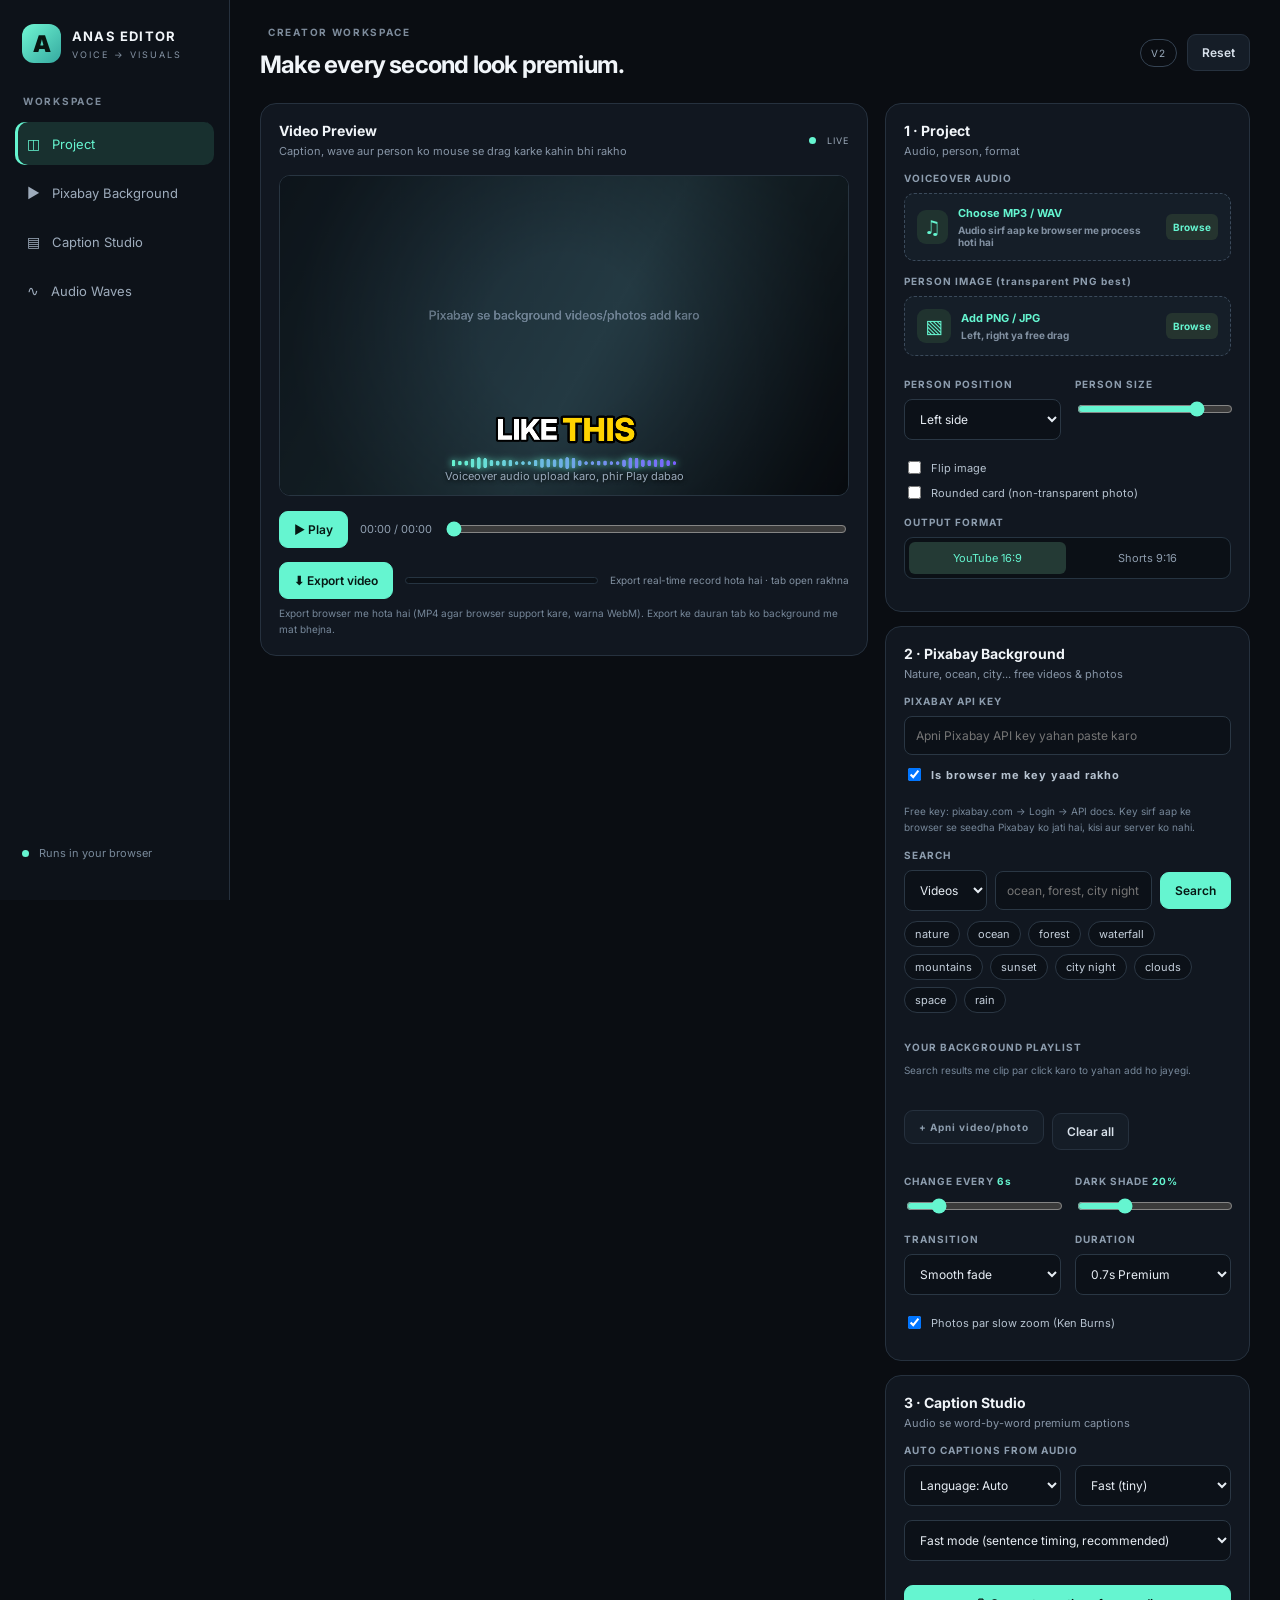
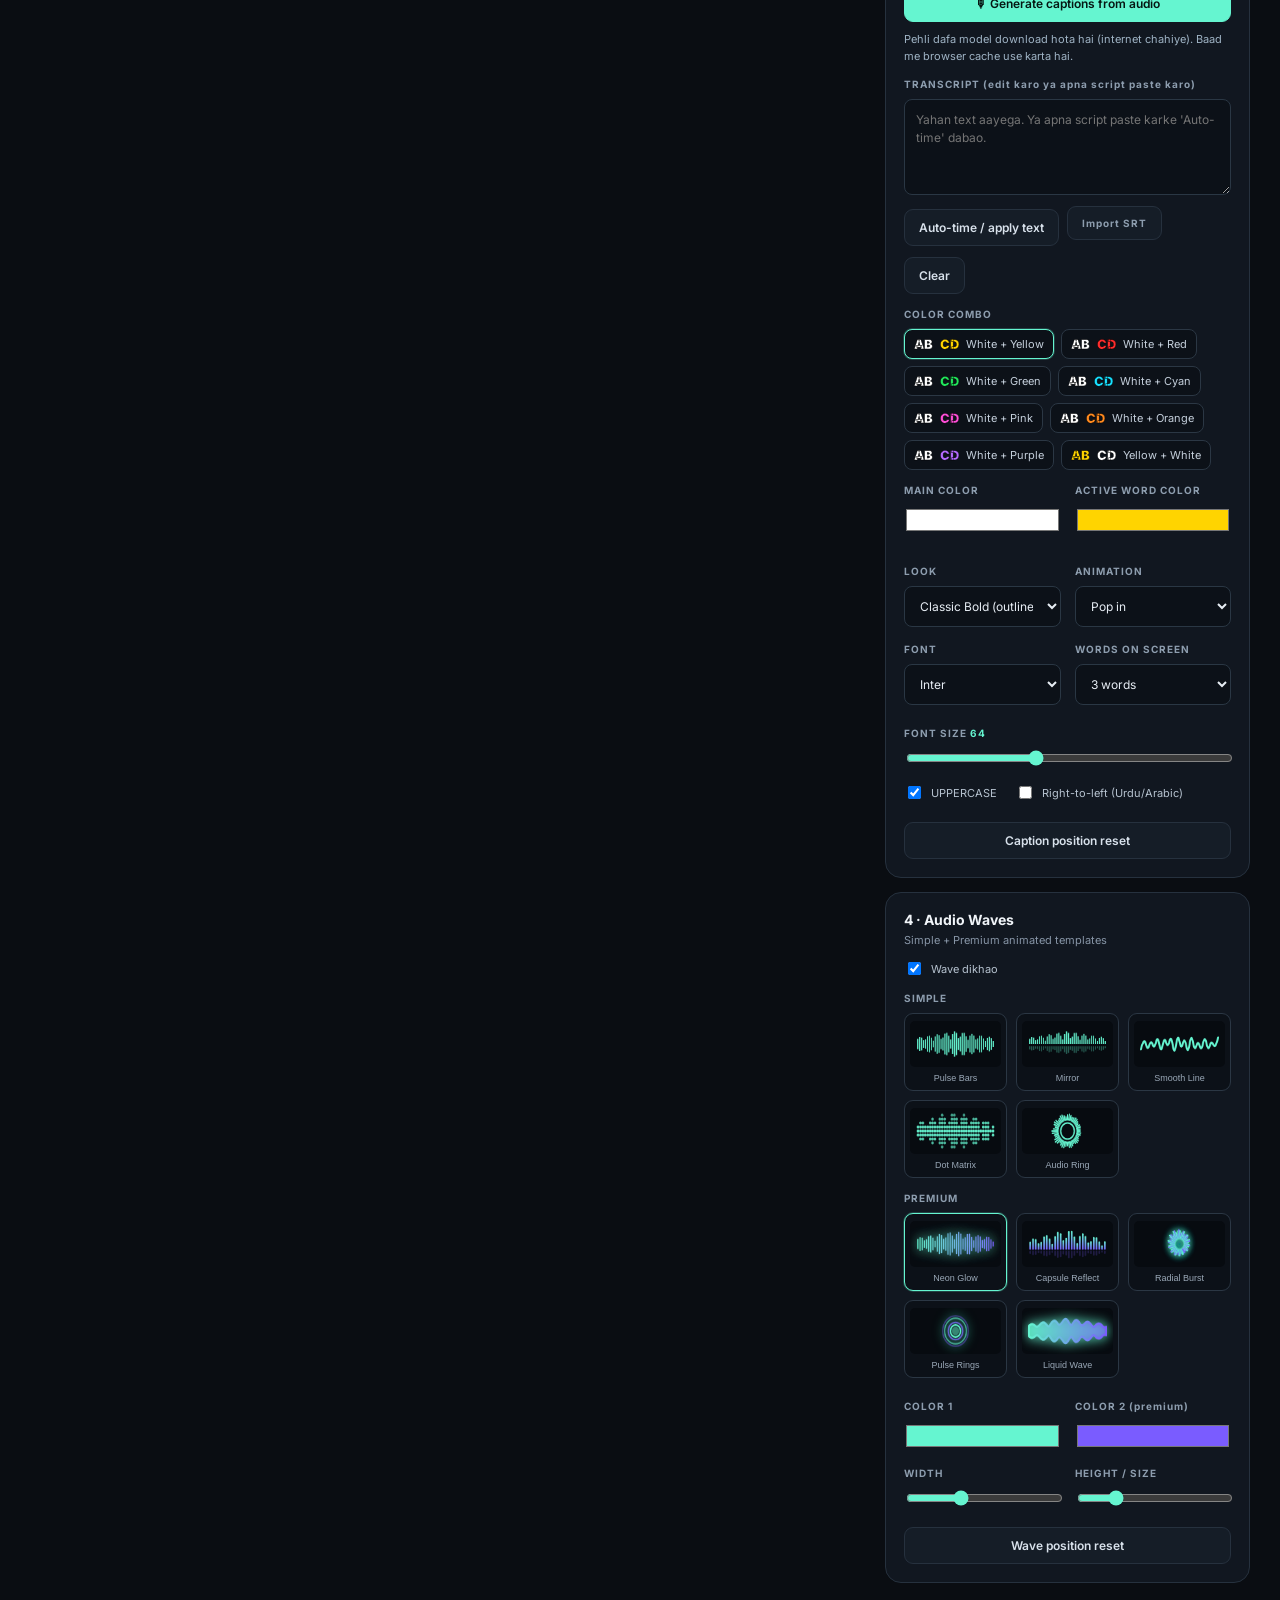
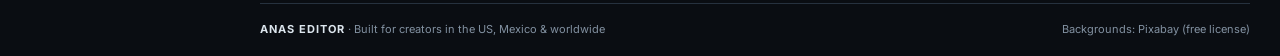
==== commit 97a21fdc: "Add files via upload" ====
--- a/index.html
+++ b/index.html
@@ -82,7 +82,8 @@
           <summary><b>3 · Caption Studio</b><small>Audio se word-by-word premium captions</small></summary>
           <div class="field"><label>AUTO CAPTIONS FROM AUDIO</label>
             <div class="two-fields"><select id="capLang"><option value="auto">Language: Auto</option><option value="english">English</option><option value="urdu">Urdu</option><option value="hindi">Hindi</option><option value="spanish">Spanish</option><option value="arabic">Arabic</option></select>
-            <select id="capModel"><option value="Xenova/whisper-tiny">Fast (tiny ~40MB)</option><option value="Xenova/whisper-base">Better (base ~80MB)</option></select></div>
+            <select id="capModel"><option value="onnx-community/whisper-tiny">Fast (tiny)</option><option value="onnx-community/whisper-base">Better (base)</option></select></div>
+            <div class="field"><select id="capSpeed"><option value="fast" selected>Fast mode (sentence timing, recommended)</option><option value="precise">Precise mode (exact word timing, slower)</option></select></div>
             <button class="btn primary wide" id="genBtn">🎙 Generate captions from audio</button>
             <div class="status" id="capStatus">Pehli dafa model download hota hai (internet chahiye). Baad me browser cache use karta hai.</div>
           </div>
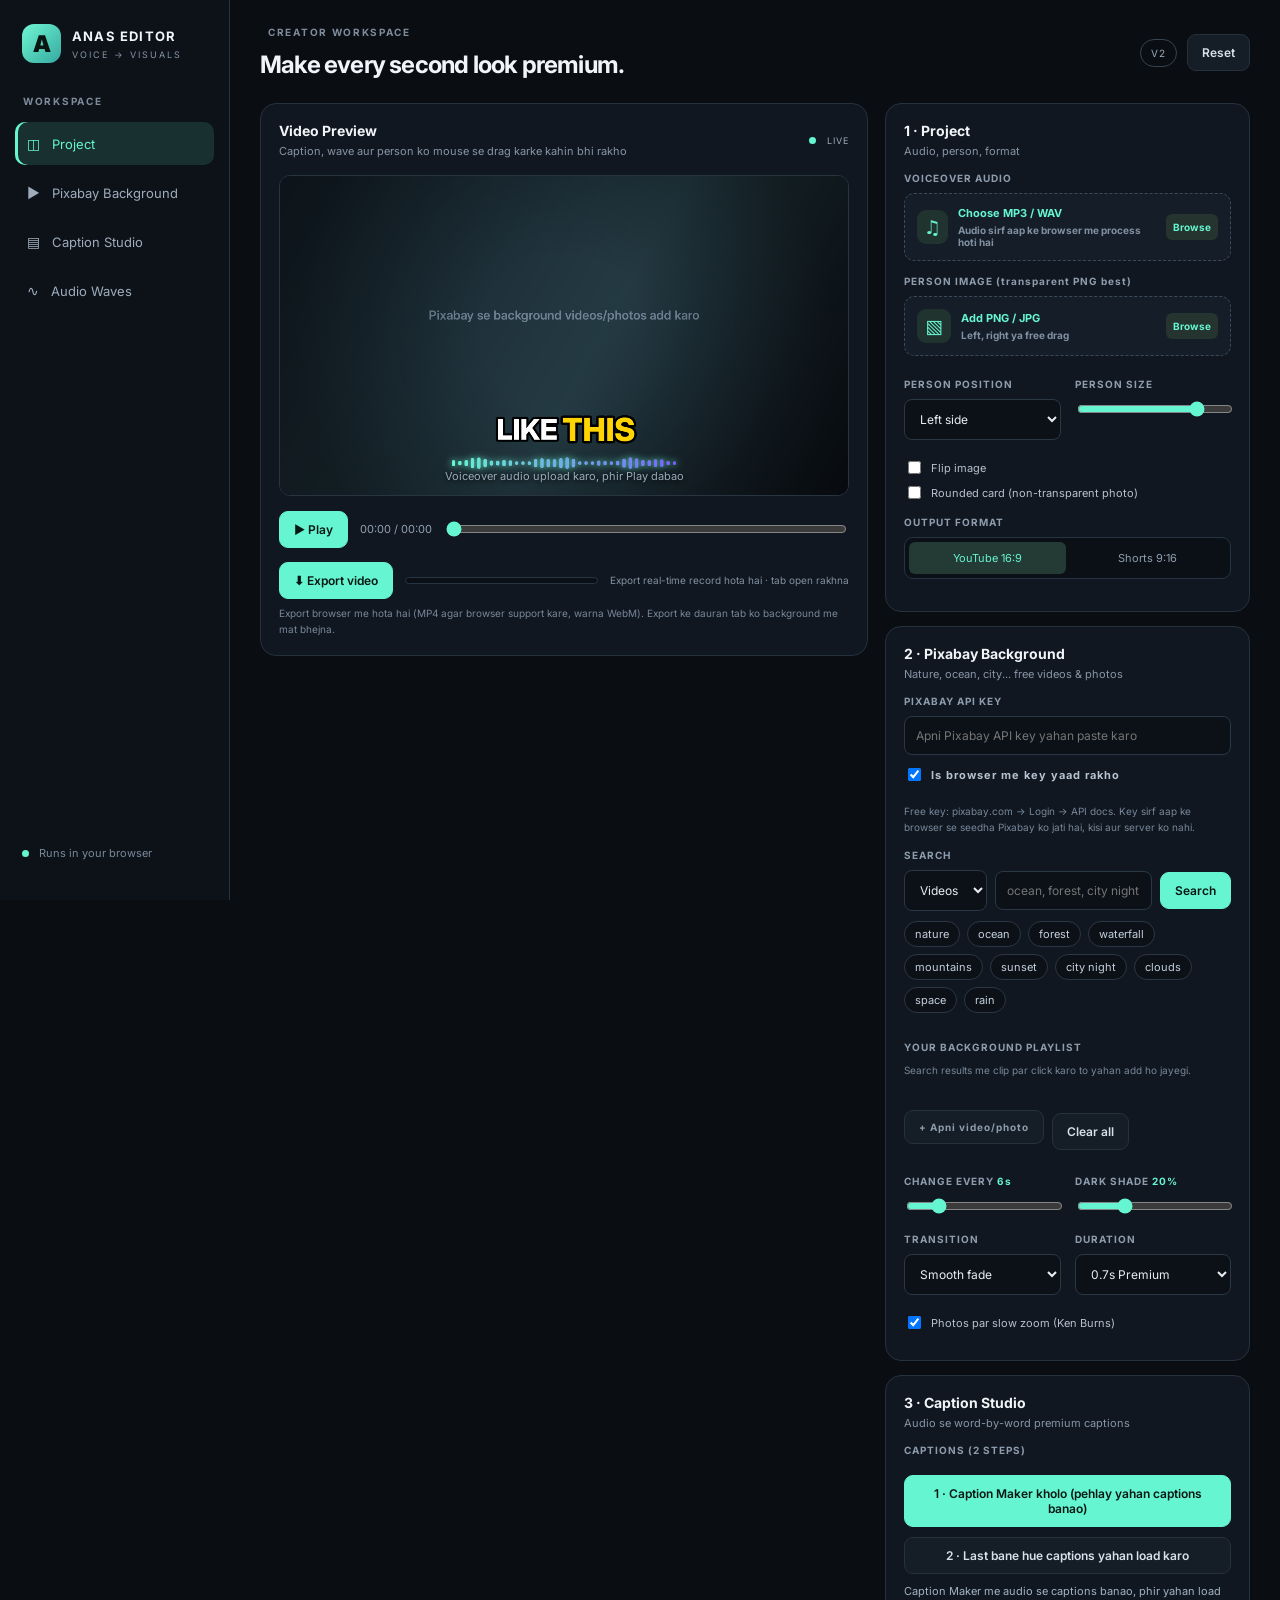
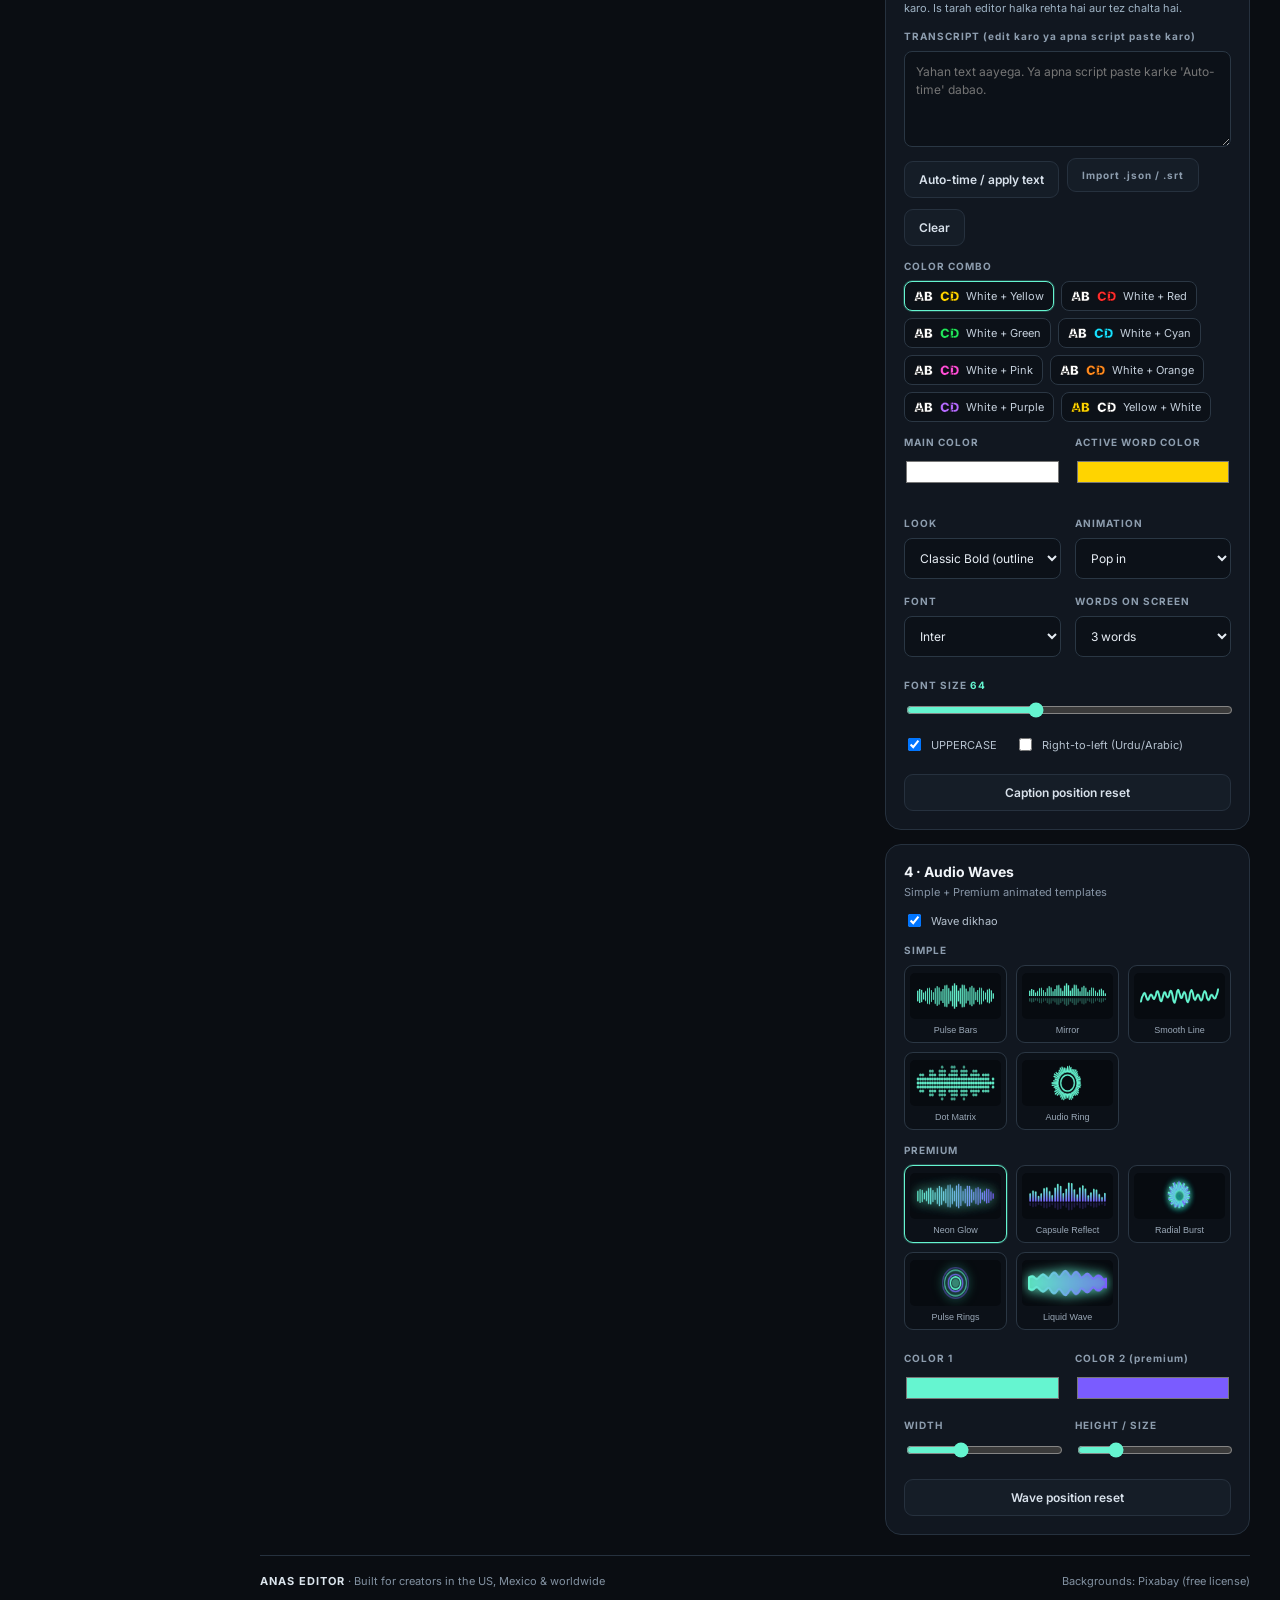
==== commit ccaa594d: "Add files via upload" ====
--- a/index.html
+++ b/index.html
@@ -80,15 +80,13 @@
 
         <details class="panel" id="pCaption" open>
           <summary><b>3 · Caption Studio</b><small>Audio se word-by-word premium captions</small></summary>
-          <div class="field"><label>AUTO CAPTIONS FROM AUDIO</label>
-            <div class="two-fields"><select id="capLang"><option value="auto">Language: Auto</option><option value="english">English</option><option value="urdu">Urdu</option><option value="hindi">Hindi</option><option value="spanish">Spanish</option><option value="arabic">Arabic</option></select>
-            <select id="capModel"><option value="onnx-community/whisper-tiny">Fast (tiny)</option><option value="onnx-community/whisper-base">Better (base)</option></select></div>
-            <div class="field"><select id="capSpeed"><option value="fast" selected>Fast mode (sentence timing, recommended)</option><option value="precise">Precise mode (exact word timing, slower)</option></select></div>
-            <button class="btn primary wide" id="genBtn">🎙 Generate captions from audio</button>
-            <div class="status" id="capStatus">Pehli dafa model download hota hai (internet chahiye). Baad me browser cache use karta hai.</div>
+          <div class="field"><label>CAPTIONS (2 STEPS)</label>
+            <a class="btn primary wide" href="captions.html" target="_blank" rel="noopener" style="text-decoration:none">1 · Caption Maker kholo (pehlay yahan captions banao)</a>
+            <button class="btn ghost wide" id="loadLast">2 · Last bane hue captions yahan load karo</button>
+            <div class="status" id="capStatus">Caption Maker me audio se captions banao, phir yahan load karo. Is tarah editor halka rehta hai aur tez chalta hai.</div>
           </div>
           <div class="field"><label>TRANSCRIPT (edit karo ya apna script paste karo)</label><textarea id="transcript" rows="4" placeholder="Yahan text aayega. Ya apna script paste karke 'Auto-time' dabao."></textarea>
-            <div class="row"><button class="btn ghost" id="applyText">Auto-time / apply text</button><label class="btn ghost" for="srtFile">Import SRT</label><input type="file" id="srtFile" accept=".srt,.vtt,text/plain" hidden><button class="btn ghost" id="clearCaps">Clear</button></div>
+            <div class="row"><button class="btn ghost" id="applyText">Auto-time / apply text</button><label class="btn ghost" for="srtFile">Import .json / .srt</label><input type="file" id="srtFile" accept=".json,.srt,.vtt,text/plain" hidden><button class="btn ghost" id="clearCaps">Clear</button></div>
           </div>
           <div class="field"><label>COLOR COMBO</label><div class="chips" id="colorChips"></div>
             <div class="two-fields"><div class="field"><label>MAIN COLOR</label><input type="color" id="capBase" value="#ffffff"></div><div class="field"><label>ACTIVE WORD COLOR</label><input type="color" id="capAccent" value="#ffd400"></div></div>
